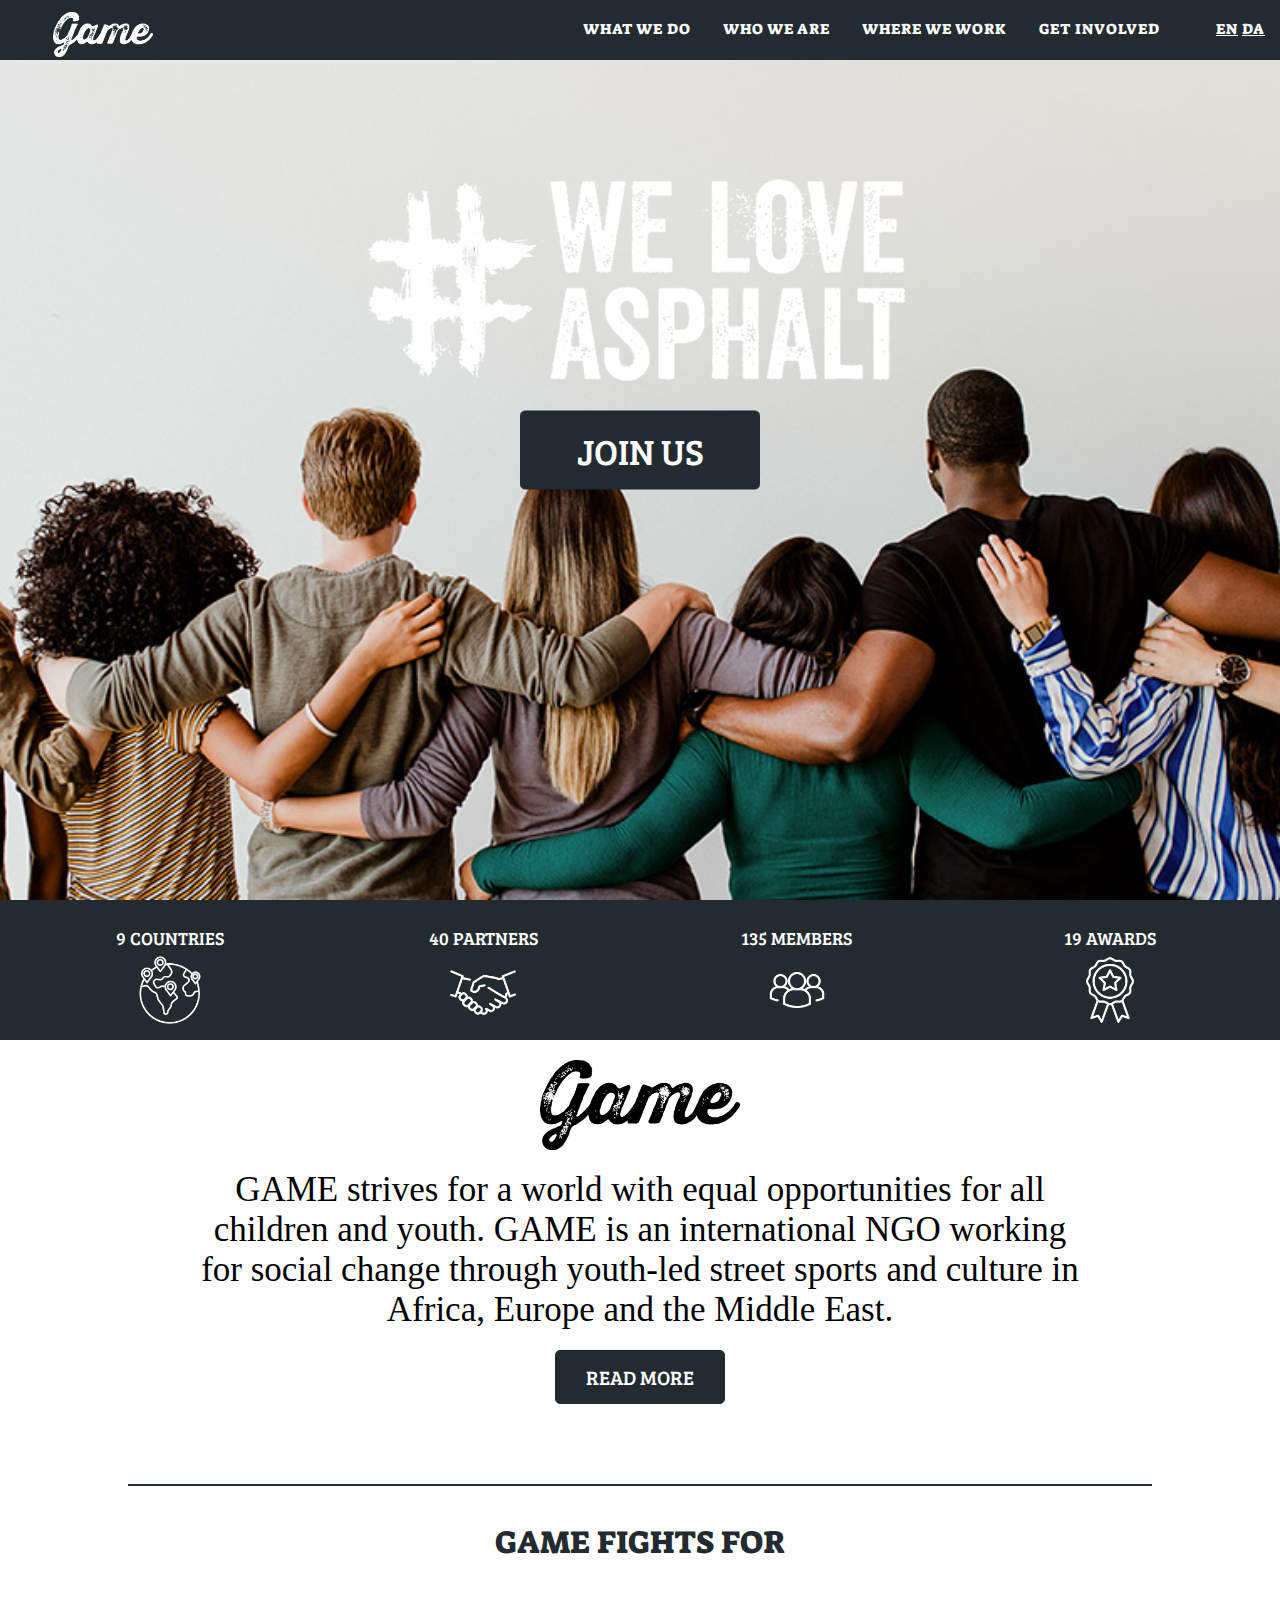
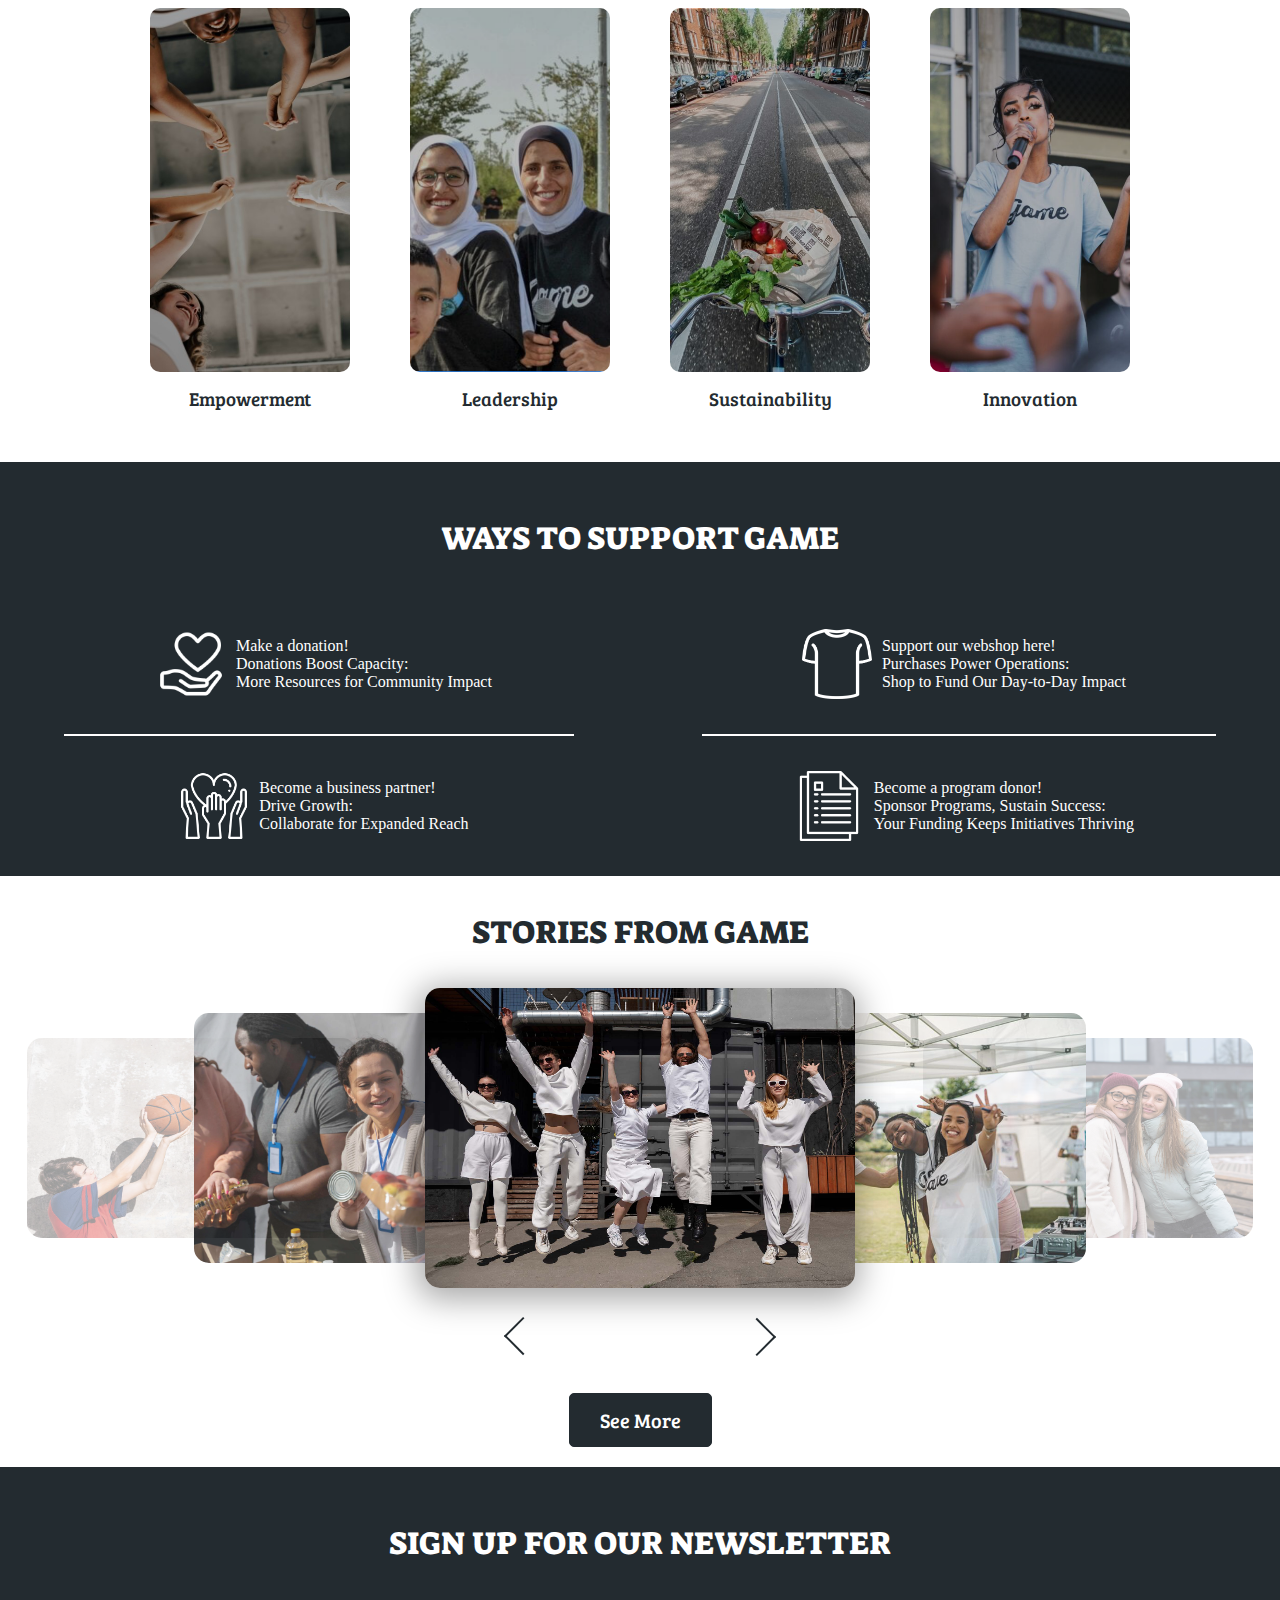
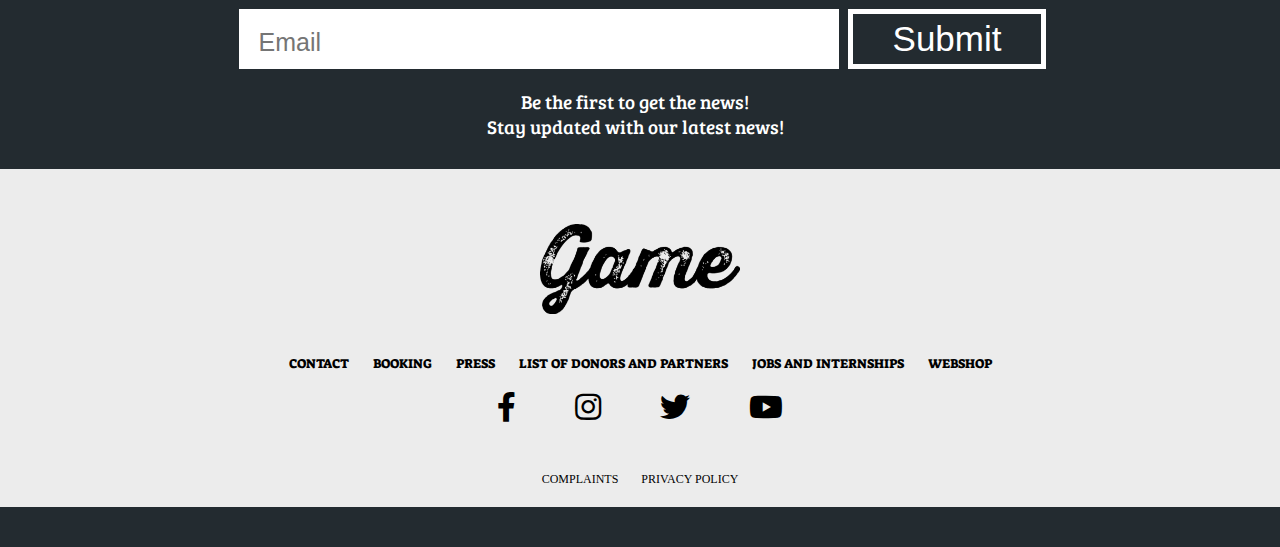
==== index.html @ 804ad612 "updating js" ====
<!DOCTYPE html>
<html lang="en"> <!--SPROG???????????????????-->
<head>
    <meta charset="UTF-8">
    <meta name="viewport" content="width=device-width, initial-scale=1.0">
    <title>Projekt 4</title>
    <link rel="stylesheet" href="https://cdnjs.cloudflare.com/ajax/libs/font-awesome/5.15.4/css/all.min.css">
    <link rel="stylesheet" href="styles.css">
    <script src="javascript/translator.js" defer></script>
    <link href="https://fonts.googleapis.com/css2?family=Suez+One&display=swap" rel="stylesheet">
    <link href="https://fonts.googleapis.com/css2?family=Bree+Serif&family=Suez+One&display=swap" rel="stylesheet">
    <script src="javascript/menu.js" defer></script>
    <script src="javascript/carousel.js" defer></script>
    <script src="javascript/slogan-drop.js" defer></script>
    <script src="javascript/newsletter.js" defer></script>
</head>

<body>
<!--header og menubar-->
<section class="header">
  <header class="navigation-header">
  <nav>
       <div>
          <a href="index.html">
            <img src="./img/logo-white.png" alt="logo-white" class="logo-1">
          </a>
      </div>
    <div class="nav-links" id="navLinks">
      <ul>
      </ul>
      <div id="languageToggle" data-lang="en">
        <button class="CTA3" onclick="toggleLanguage('en')">EN</button>
        <button class="CTA3" onclick="toggleLanguage('da')">DA</button>
    </div>
    </div>
    <div class="hamburger">
      <span id="openHam">&#9776;</span> <!--burger-->
      <span id="closeHam">&#x2716;</span> <!--kryds-->
  </div>
  </nav>
</header>

  <div">
    <a href="get-involved.html" class="CTA" id="joinUs">JOIN US</a>
  </div>
  <div>
    <img src="./img/slogan.png" alt="we-love-asphalt" class="slogan">
  </div>
</section>



<!--sort kasse-->
<div class="container">
    <div class="sort-box">
      <div class="grid">
        <div class="grid-item">
            <p id="globe"> 9 COUNTRIES</p>
            <img src="./img/map-icon-white.png" alt="map-icon-white" class="map-icon-white">
        </div>
        <div class="grid-item">
            <p id="handShake"> 40 PARTNERS</p>
            <img src="./img/partners-icon-white.png" alt="partners-icon-white" class="partners-icon-white">
        </div>
        <div class="grid-item">
            <p id="members"> 135 MEMBERS</p>
            <img src="./img/memebers-icon-white.png" alt="memebers-icon-white" class="memebers-icon-white">
        </div>
        <div class="grid-item">
            <p id="awards"> 19 AWARDS</p>
            <img src="./img/award-white.png" alt="award-white" class="award-white">
        </div>
      </div>
    </div>
  </div>


<!--OM GAME-->
<div class="om-game">
    <div class="content">
        <img src="img/logo-black.png" alt="logo" class="centered-image">
        <p class="centered-text" id="aboutDescription">GAME strives for a world with equal opportunities for all children and youth. GAME is an international NGO working for social change through youth-led street sports and culture in Africa, Europe and the Middle East. 
        </p>
        <a href="#" class="read-more-knap" id="aboutReadMore">READ MORE</a>
      </div>

</div>


<!--seperations-linje-->

<div class="separator-line"></div>


<!--GAME FIGHTS FOR-->
<div class="h1-sort">
    <h1 id="fightForTitle"> GAME FIGHTS FOR</h1>
</div>
<div class="container2">

    <div class="image-wrapper">
      <img src="img/empowerment.jpg" alt="innovation">
       <div class="h3-sort"><h3 id="empowerment"> Empowerment</h3>
      </div>
    </div>
    <div class="image-wrapper">
      <img src="img/leadership.png" alt="leadership">
      <div class="h3-sort"><h3 id="leadership">Leadership</h3>
      </div>
    </div>
    <div class="image-wrapper">
      <img src="img/sustainbility.jpg" alt="Billede 3">
      <div class="h3-sort"><h3 id="sustainability">Sustainability</h3>
      </div>
    </div>
    <div class="image-wrapper">
      <img src="img/innovation.png" alt="Billede 4">
      <div class="h3-sort"><h3 id="innovation">Innovation</h3>
      </div>
    </div>
  </div>


  <!--WAYS TO SUPPORT GAME-->

  <div class="container3">
    <div class="h1-hvid">
    <h1 id="supportGame"> WAYS TO SUPPORT GAME</h1>
    </div>
    <div class="columns">
      <div class="column">
        <div class="box"> 
          <img src="img/donation-icon.png" alt="Donation Icon" class="donation-icon">
          <p id="donation"> Make a donation! <br> Donations Boost Capacity: <br> More Resources for Community Impact</p> 
        </div>
        <hr class="separator">
        <div class="box"> 
          <img src="img/partnership-icon.png" alt="Partnership Icon" class="partnership-icon"> 
          <p id="becomePartner">Become a business partner! <br> Drive Growth: <br> Collaborate for Expanded Reach</p>
        </div>

      </div>
      <div class="column">
        <div class="box"> 
          <img src="img/t-shirt-icon.png" alt="Purchase Icon" class="purchase-icon">
          <p id="supportWebShop">Support our webshop here! <br> Purchases Power Operations: <br> Shop to Fund Our Day-to-Day Impact </p>
        </div>
        <hr class="separator">
        <div class="box"> 
          <img src="img/sponser-icon.png" alt="Sponser Icon" class="sponser-icon">
          <p id="programDonor"> Become a program donor! <br> Sponsor Programs, Sustain Success: <br> Your Funding Keeps Initiatives Thriving</p>
        </div>
      </div>
    </div>
  </div>


<!--STORTIES FROM GAME-->
<div class="h1-sort">
  <h1 id="storiesGame"> STORIES FROM GAME</h1>
</div>

<div class="gallery">
  <div class="gallery-container">
    <img class="gallery-item gallery-item-1" src="img/carousel-basketball.jpg" alt="A child holding a basketball and attempting to throw it into the goal" data-index="1">
    <img class="gallery-item gallery-item-2" src="img/carousel-event.jpg" alt="Donations Event with people gathered" data-index="2">
    <img class="gallery-item gallery-item-3" src="img/carousel-jumping.jpg" alt="a group of young people jumping in the air while all wearing white clothes" data-index="3">
    <img class="gallery-item gallery-item-4" src="img/become-volunteer.jpg" alt="Volunteer helping out" data-index="4">
    <img class="gallery-item gallery-item-5" src="img/carousel-photo.jpg" alt="Close-up photo of a moment" data-index="5">
  </div>
  
 <div class="gallery-controls">
 </div>
 <div class="button-container">  
    <!-- See More button -->
  <button id="moreSee" class="see-more-button">See More</button>
</div>
</div>


<!--Newsletter-->

<div class="nyhedsbrev">
  <div class="h1-hvid">
  <h1 id="signUpNewsletter">SIGN UP FOR OUR NEWSLETTER</h1>
  </div>
  <form id="nyhedsbrevForm">
    <input type="email" id="email" name="email" placeholder="Email" required>
     <input type="submit" class="signupknap"></input>
  </form>
  <div class="news" id="newsContainer">
  </div>


<!--Footer-->
<footer>
  <div class="footer">
      <img src="img/logo-black.png" alt="logo" class="centered-image">
  </div>
  <nav1>
    <ul>
      <li><a href="#" id="contact">CONTACT</a></li>
      <li><a href="#" id="booking">BOOKING</a></li>
      <li><a href="#" id="press">PRESS</a></li>
      <li><a href="#" id="donorsPartners">LIST OF DONORS AND PARTNERS</a></li>
      <li><a href="#" id="jobInternship">JOBS AND INTERNSHIPS</a></li>
      <li><a href="#" id="webShop">WEBSHOP</a></li>
    </ul>
  </nav1>

  <div class="social-icons">
    <a href="#"><i class="fab fa-facebook-f"></i></a>
    <a href="#"><i class="fab fa-instagram"></i></a>
    <a href="#"><i class="fab fa-twitter"></i></a>
    <a href="#"><i class="fab fa-youtube"></i></a>
  </div>

  <div class="footer-text">
    <p>COMPLAINTS <span class="spacer"></span> PRIVACY POLICY</p>
  </div>
</footer>
---- styles.css ----
*, body {
    padding: 0;
    margin: 0;
    box-sizing: border-box;
  }
  
h1{
    font-family: "Suez One", serif;
    font-weight: 400;
    font-style: normal;
}
h3 {
    font-family: "Bree Serif", serif;
    font-weight: 400;
    font-style: normal;
}

.header {
    min-height: 100vh;
    width: 100%;
    background-image:  url(img/forside-banner.jpg);
    background-position: center;
    background-size: cover;
    position: relative;
    background-position-y: 32%; 
}  
.header-bisite {
    min-height: 100vh;
    width: 100%;
    background-image:  url(img/get-involved-banner.png);
    background-position: center;
    background-size: cover;
    position: relative;
    background-position-y: 32%; 
} 
.header-trisite {
    min-height: 100vh;
    width: 100%;
    background-image:  url(img/become-volunteer-banner.jpg);
    background-position: center;
    background-size: cover;
    position: relative;
    background-position-y: 32%; 
} 
.navigation-header {
    background-color: #232B30;;
    padding: 0 15px;
    height: 60px;
    display: flex;
    justify-content: center;
    align-items: center;
    position: relative;
    z-index: 2;
  }
  nav {
    width: 100%;
    display: flex;
    justify-content: space-between;
    align-items: center;
  }
  .nav-links {
    display: flex;
    gap: 40px;
  }

.nav-links ul li{
    list-style: none;
    display: inline-block;
    padding: 8px 16px;
    position: relative;
}

.nav-links ul li a{
    color: white;
    text-decoration: none;
    font-size: 15px; /*--tekst-størrelse-her--*/
    font-family: "Suez One", serif;
    font-weight: 400;
    font-style: normal;
    letter-spacing: 1px;
    
}
.nav-links ul li ::after{
    content:"";
    width: 0;
    height: 2px;
    background: #fff;
    display: block;
    margin: auto;
    transition: 0.5s;
}
.nav-links ul li:hover ::after{
    width: 100%;
}

.CTA{
    display: inline-block;
    text-decoration: none;
    color: white;
    border: 1px solid #232B30;
    padding: 14px 55px;
    font-size: 36px; /*--tekst-størrelse-her--*/
    background: #232B30;
    position: relative;
    cursor: pointer;
    font-family: "Bree Serif", serif;
    font-weight: 400;
    font-style: normal;
    width: 240px;
    color: #fff;
    position: absolute;
    top: 50%;
    left: 50%;
    transform: translate(-50%,-50%);
    text-align: center;
    border-radius: 5px;

}
.CTA:hover{
    border: 1px solid #232B30;
    transition: 1s;
    transform: scale(1.1);
}

.logo-1{
    max-width: 100px;
    height: auto;
    margin-left: 3vw;
    margin-top: 10%;
    
}
.languagebutton{
    margin-left: 20px;
}

.slogan{
    position: relative;
    top: -320px; 
    left: 50%; 
    transform: translateX(-50%);
    width: 100%;  
    max-width: 600px;
    height: auto;
    text-align: center;
    transition: top 3s ease, visibility 0.5s ease;
    z-index: 1;
}

.slogan.visible{
    top: calc(50% + 60px);
    visibility: visible;
}

.hamburger {
    display: none;
    font-size: 20px;
    font-weight: 800;
    color: white;
  }
  
@media only screen and (max-width: 767px) {
    .hamburger {
        display: flex;
        cursor: pointer;
    }
    .hamburger #closeHam {
        display: none;
    }

    .nav-links {
        display: none;
        flex-direction: column;
        align-items: center;
        position: absolute;
        right: 0;
        top: 58px;
        background-color: #232B30;;
        width: 100%;
        height: calc(100vh - 58px);
        padding-top: 60px;
        gap: 10vh;
    }

    .nav-links ul li {
      display: block;
      padding: 10px;
    }

    .nav-links.active .slogan,
    .nav-links.active .CTA {
        display: none;
    }

    .CTA {
        padding: 10px 30px; /* Juster padding for at tilpasse knappen på mindre skærme */
        font-size: 24px; /* Juster fontstørrelsen for at tilpasse knappen på mindre skærme */
        width: auto; /* Ændr bredden til auto for at tillade dynamisk tilpasning */
    }
}
  

/*--sort-kasse--*/
.container {
    width: 100%;
    height: 140px;
    overflow:hidden;
}
  
.sort-box {
    background-color: #232B30;
    height: 100%;
    justify-content: center;
    align-items: center;
}
  
.grid {
    display: grid;
    grid-template-columns: repeat(4, 1fr);
    grid-gap: 2%; 
    padding: 2% 2%;
}

.grid-item {
    color: #fff;
    text-align: center;
    font-family: "Bree Serif", serif;
    font-weight: 400;
    font-style: normal;
    font-size: 18px;
}

.map-icon-white{
    width: 50%;
    max-width: 70px;
    height: auto;
    margin-top: 2%;
}

.partners-icon-white{
    width: 50%;
    max-width: 70px;
    height: auto;
    margin-top: 2%;
}

.memebers-icon-white{
    width: 50%;
    max-width: 70px;
    height: auto;
    margin-top: 2%;
}

.award-white{
    width: 50%;
    height: auto;
    max-width: 70px;
    margin-top: 2%;
}



/*--om game--*/
.om-game {
    width: 100%;
    display: flex;
    justify-content: center;
    align-items: flex-start;
    height: 100%;
}

.content {
    text-align: center;
    width: 70%;
}

.centered-image {
    width: 200px;
    display: block;
    margin: 20px auto 20px; 
}

.centered-text {
    justify-content: center;
    align-items: center;
    text-align: center;
    margin-bottom: 20px;
    font-size: 35px;
}

.read-more-knap {
    display: inline-block;
    text-decoration: none;
    color: white;
    border: 1px solid #232B30;
    padding: 12px 30px; /* Justeret padding for mindre skærme */
    font-size: 20px; /* Justeret tekststørrelse for mindre skærme */
    background: #232B30;
    position: relative;
    cursor: pointer;
    font-family: "Bree Serif", serif;
    font-weight: 400;
    font-style: normal;
    border-radius: 5px;
}

.read-more-knap:hover {
    border: 1px solid #232B30;
    transition: 1s;
    transform: scale(1.1);
}



/*--seperations-linje--*/
.separator-line {
    border-top: 2px solid #232B30;
    width: 80%;
    margin: 80px auto; 
    margin-bottom: 0;
}


@media screen and (max-width: 768px) {
    .content {
        width: 80%; 
    }
}


@media screen and (max-width: 480px) {
    .content {
        width: 90%; 
    }

    .centered-text {
        font-size: 28px; 
        margin-bottom: 15px; 
    }

    .read-more-knap {
        padding: 10px 25px; 
        font-size: 18px; 
    }

    .separator-line {
        margin: 50px auto; 
    }
}

/*--GAME FIGHTS FOR--*/

.h1-sort {
    text-align: center;
    margin-top: 35px;
    margin-bottom: 35px;
}

.h1-sort h1 {
    color: #232B30;
}

.h3-sort h3 {
    color: #232B30;
}

.container2 {
    display: flex;
    flex-wrap: wrap;
    justify-content: center;
    margin-left: 10px; 
    margin-right: 10px; 
    margin-bottom: 45px;
    padding-bottom: 35px;
}

.image-wrapper {
    width: calc(50% - 20px);
    max-width: 200px; 
    height: auto;
    border-radius: 10px;
    margin: 10px;
    position: relative;
    margin-left: 30px;
    margin-right: 30px;
}

.image-wrapper a {
    text-decoration: none;
    color: inherit;
    width: 100%;
    height: 100%;
    overflow: hidden;
}

.image-wrapper img {
    width: 100%;
    height: 100%;
    object-fit: cover;
    top: 0;
    left: 0;
    border-radius: 10px;
}

.image-wrapper h3 {
    margin-top: 10px;
    text-align: center; 
}


@media only screen and (max-width: 500px) {
    .container2 {
        margin-left: 5px; 
        margin-right: 5px; 
    }

    .image-wrapper {
        width: calc(50% - 10px); 
        max-width: 150px; 
        margin: 5px; 
    }

    /* Juster margener for at skabe en større afstand mellem de to grupper af billeder */
    .image-wrapper:nth-child(3),
    .image-wrapper:nth-child(4) {
        margin-top: 70px;
    }
}




/*--Ways to support GAME--*/

.container3 {
    background-color: #232B30;
    text-align: center;
    padding-top: 20px;
}
.h1-hvid{
    text-align: center; 
    margin-top: 35px; 
    margin-bottom: 35px;
}
  .h1-hvid h1{
      color: #fff;
}
  
.columns {
    display: flex;
    justify-content: center; 
}
  
.column {
    flex-grow: 1; 
    display: flex;
    flex-direction: column;
}
  
.box {
    flex-grow: 1; 
    height: 100px;
    color: #fff;
    margin: 20px;
    text-align: left;
    display: flex;
    align-items: center;
    justify-content: center;
}
  
.separator {
    margin: 0 auto;
    border: none;
    width: 80%;
    border-top: 2px solid white;
}

.donation-icon, .partnership-icon, .purchase-icon, .sponser-icon  {
    width: 70px;
    height: 70px;
    margin-right: 10px;
    margin-left: 10px;
}




/*--STORIES FROM GAME--*/
.gallery {
    width: 100%;
}

.gallery-container{
    align-items: center;
    display: flex;
    height: 300px;
    margin: 0 auto;
    max-width: 100%;
    position: relative;
}
.gallery-item {
    height: 200px;
    opacity: 0;
    position: absolute;
    transition: all 0.3s ease-in-out;
    width: 330px;
    z-index: 0;
    border-radius: 15px;
    background-size: contain;
}

.gallery-item-1 {
    left: 15%;
    opacity: .4;
    transform: translateX(-50%);
}

.gallery-item-2, .gallery-item-4{
    height: 250px;
    opacity: 0.8;
    width: 380px;
    z-index: 1;
}
.gallery-item-2 {
    left: 30%;
    transform: translateX(-50%);
}

.gallery-item-3 {
    box-shadow: -2px 5px 33px 6px rgba(0, 0, 0, 0.35);
    height: 300px;
    opacity: 1;
    left: 50%;
    transform: translateX(-50%);
    width: 430px;
    z-index: 2;
}

.gallery-item-4 {
    left: 70%;
    transform: translateX(-50%);
}

.gallery-item-5 {
    left: 85%;
    opacity: .4;
    transform: translateX(-50%);
}
.gallery-controls {
    display: flex;
    justify-content: center;
    margin: 0 0;
    height: 100px;
}

.gallery-controls button {
    background-color: transparent;
    border: 0;
    cursor: pointer;
    font-size: 30px;
    margin: 0 100px;
    padding: 0 5px;
    text-transform: capitalize;
    font-family:"Bree Serif", serif;
    font-weight: 100;
}
.gallery-controls-button:focus {
    outline: none;
}

.gallery-controls-previous {
    position: relative;
}

.gallery-controls-previous::before {
    border: solid #232B30;
    border-width: 0 2px 2px 0;
    content: '';
    display: inline-block;
    height: 5px;
    left: -30px;
    padding: 10px;
    position: absolute;
    top: 25%;
    transform: rotate(135deg) translateY(-50%);
    transition: left 0.15s ease-in-out;
    width: 5px;
}
.gallery-controls-previous:hover::before{
    left: -40px;
}

.gallery-controls-next {
    position: relative;
}

.gallery-controls-next::before {
    border: solid #232B30;
    border-width: 0 2px 2px 0;
    content: '';
    display: inline-block;
    height: 5px;
    padding: 10px;
    position: absolute;
    right: -30px;
    top: 45%;
    transform: rotate(-45deg) translateY(-50%);
    transition: right 0.15s ease-in-out;
    width: 5px;
}
.gallery-controls-next:hover::before {
    right: -40px;
}

.gallery-nav{
    bottom: -15px;
    display: flex;
    justify-content: center;
    list-style: none;
    padding: 0;
    position: absolute;
    width: 100%;
}

.gallery-nav li{
    background: #ccc;
    border-radius: 50%;
    height: 10px;
    margin: 0 16px;
    width: 10px;
}
.gallery-nav li.gallery-item-selected{
    background: #555;
}
.button-container {
    display: flex;
    justify-content: center; 
    align-items: center; 
    width: 100%; 
    margin-top: 5px; 
    margin-bottom: 20px;
}
.see-more-button {
    display: inline-block;
    text-decoration: none;
    color: white;
    border: 1px solid #232B30;
    padding: 12px 30px; /* Justeret padding for mindre skærme */
    font-size: 20px; /* Justeret tekststørrelse for mindre skærme */
    background: #232B30;
    position: relative;
    cursor: pointer;
    font-family: "Bree Serif", serif;
    font-weight: 400;
    font-style: normal;
    border-radius: 5px;
}

.see-more-button:hover {
    border: 1px solid #232B30;
    transition: 1s;
    transform: scale(1.1);
}









/*---Video---*/
.video-box {
    position: relative; 
    width: 100%;
    height: 100%; 
    background-color: #232B30;
    display: flex;
    flex-direction: column;
    justify-content: center; 
    align-items: center; 
  }
  
.text1{
    width: 50%;
    color: #fff;
    padding: 35px 0;
    justify-content: center;
    text-align: center;

}
  
  video {
    max-width: 100%; 
    max-height: 80%; 
    margin-bottom: 50px;
}



/*--newsletter--*/

.nyhedsbrev {
    text-align: center;
    background-color:#232B30;
    border: 30px;
    padding-top: 20px;
    padding-bottom: 40px;
   
}
.news{
    color: #fff;
    margin-bottom: 30px;
    margin-top: 20px;
    margin-right: 10px;
} 

input[type="email"] {
    margin-top: 0px;
    padding: 20px;
    padding-top: 19px;
    padding-left: 20px;
    padding-right: 50px;
    padding-bottom: 12px;
    font-size: 25px;
    text-align: left;
    border: none;
    width: 600px;
}

.signupknap {
    margin-left: 10px;
    margin-top: 15px;
    margin-bottom: 1px;
    padding: 10px;
    padding-left: 40px;
    padding-top: 5px;
    padding-right: 40px;
    padding-bottom: 5px;
    font-size: 35px;
    background-color: #232B30;
    color: white;
    box-shadow: 0 0 0 5px white;
    border: none;
}

.signupknap:hover {
    transition: 1s;
    transform: scale(1.1);
    
}



/*--footer--*/

footer {
    text-align: center;
    background-color: #ECECEC;
    padding-top: 35px;
}
  
nav1 ul {
    list-style: none;
    padding-top: 20px;
    margin: 0;
}
  
nav1 ul li {
    display: inline-block;
}
  
nav1 ul li:not(:last-child) {
    margin-right: 20px; 
}
  
nav1 ul li a {
    text-decoration: none;
    color: #000; 
    font-family: "Suez One", serif;
    font-weight: 400;
    font-style: normal;
    font-size: 13px;
    
}

.social-icons {
    margin-top: 20px; /* Adjust margin as needed */
}
  
.social-icons a {
    display: inline-block;
    margin-right: 55px;
    color: #000; 
}

.social-icons a i {
    color: #000; 
    font-size: 30px;
}

  
.social-icons a:last-child {
    margin-right: 0;
}


.footer-text {
    text-align: center;
    margin-top: 50px;
    padding-bottom: 20px; 
  }
  
  .footer-text p {
    margin: 0;
    font-size: 12px; /* Juster skriftstørrelsen som nødvendigt */
  }
  
  .spacer {
    margin-right: 20px; /* Juster margenen mellem ordene som nødvendigt */
  }
  
/*--get involved page--*/
.billede-container {
    display: flex;
    justify-content: center;
    padding-bottom: 35px;  
    margin: 55px 90px;
}
.billede-container2 {
    display: flex;
    justify-content: center;
    padding-bottom: 35px;
    margin: 55px 230px;
}

/*For Danish Text Translations*/
#navTitle1, #navTitle2, #navTitle3, #navTitle4 {
color: white;
display: block;
visibility: visible;
opacity: 1;
}

.CTA3 {
    color: white;
    text-decoration: underline;
    font-size: 15px; /*--tekst-størrelse-her--*/
    font-family: "Suez One", serif;
    font-weight: 400;
    font-style: normal;
    margin-top: 8px;
    letter-spacing: 1px;
    background-color: transparent;
    border: none;
}
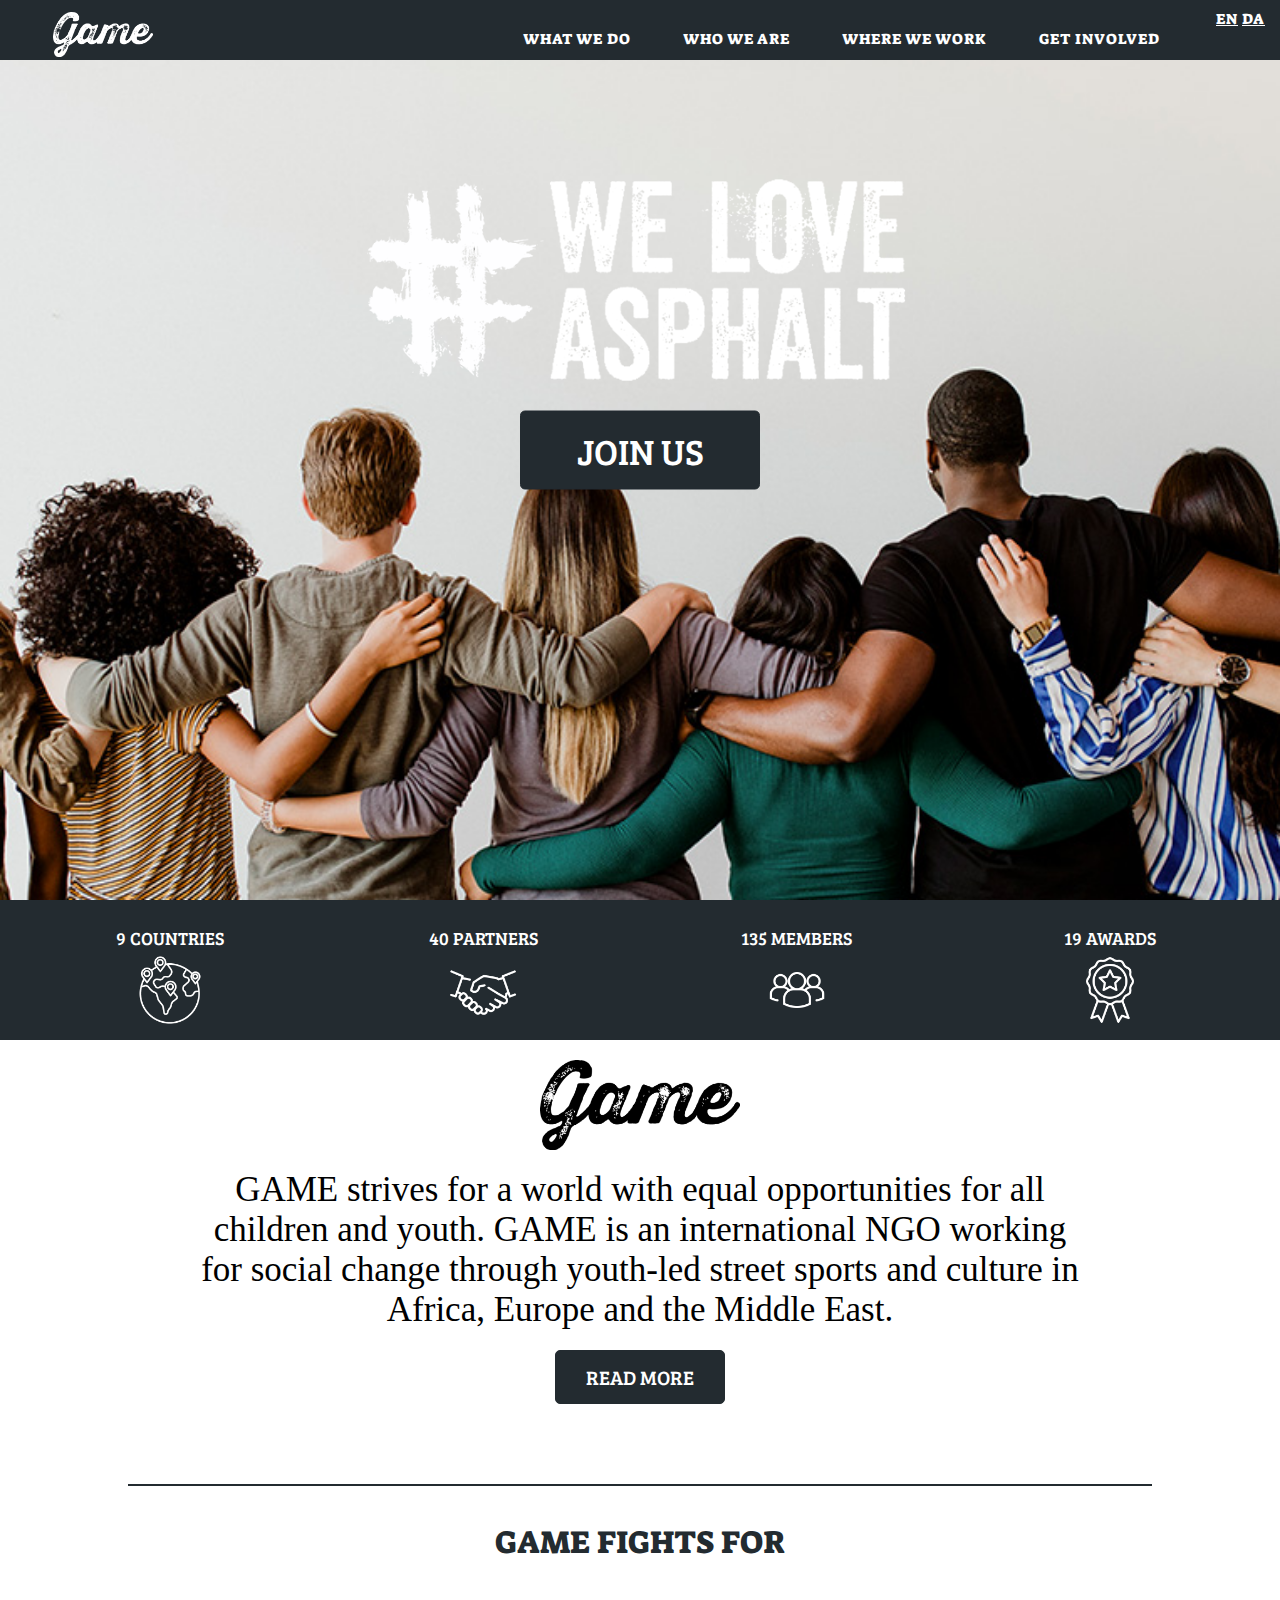
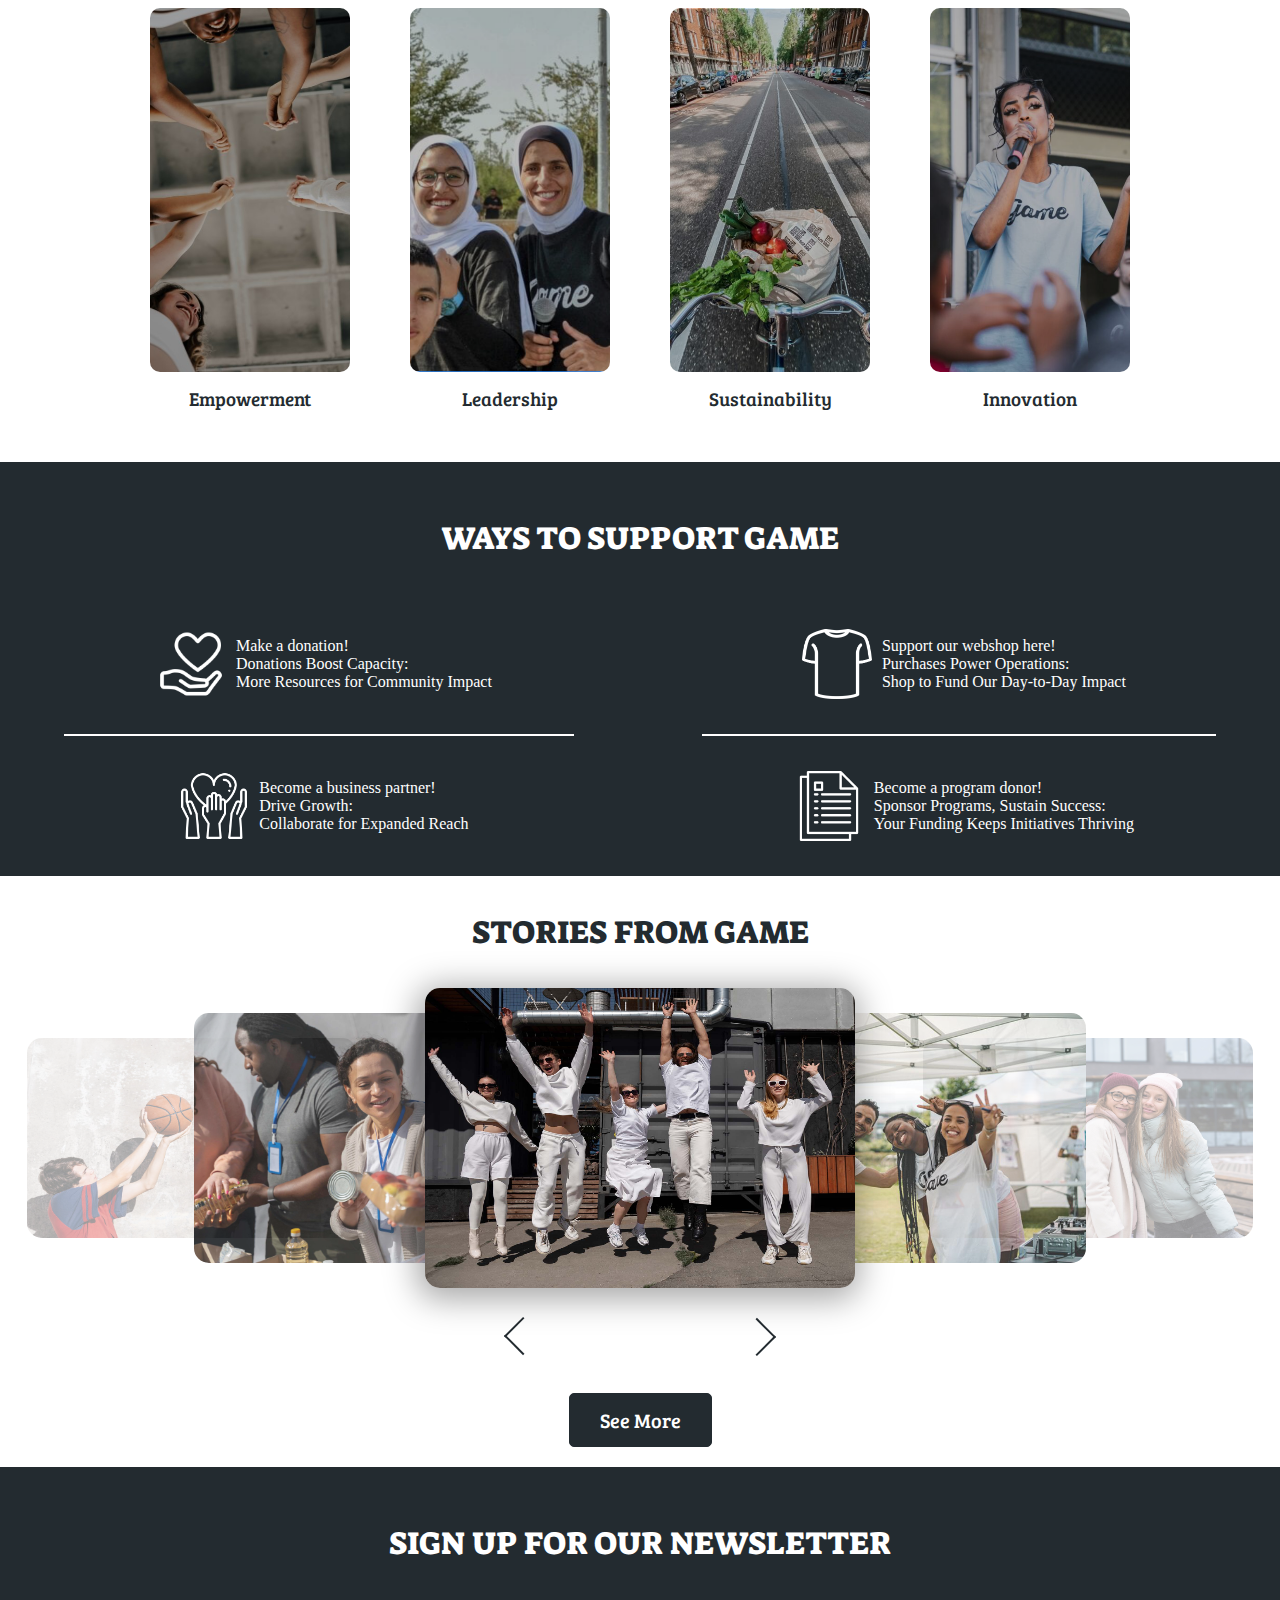
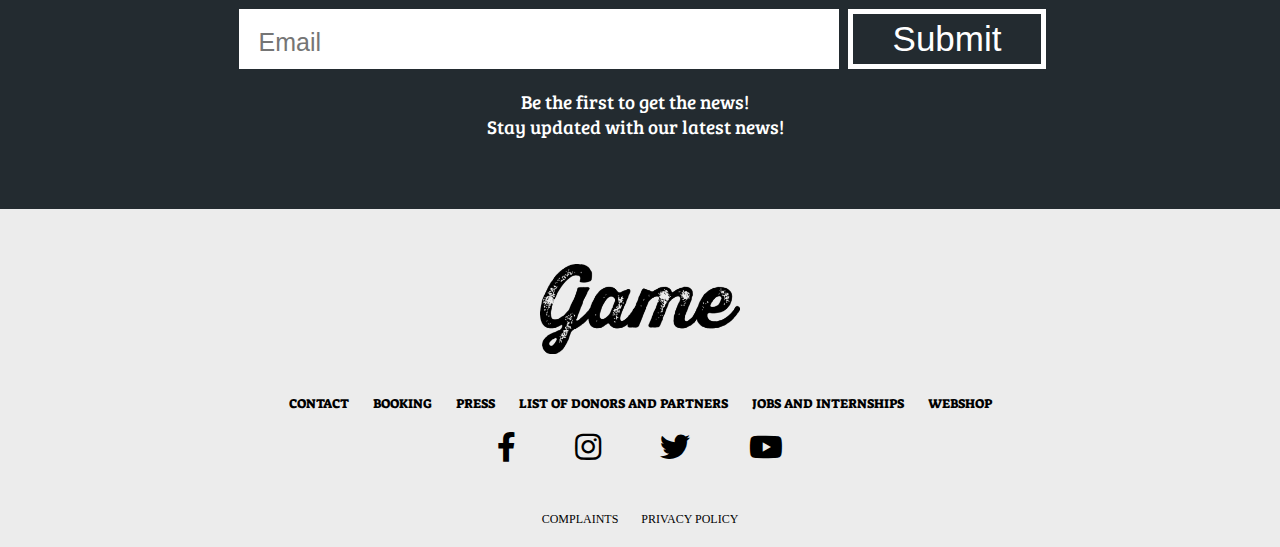
==== commit 58cc856e: "Error tjek" ====
--- a/index.html
+++ b/index.html
@@ -38,14 +38,16 @@
       <span id="closeHam">&#x2716;</span> <!--kryds-->
   </div>
   </nav>
-</header>
-
-  <div">
+  </header>
+
+  <div>
     <a href="get-involved.html" class="CTA" id="joinUs">JOIN US</a>
   </div>
+
   <div>
     <img src="./img/slogan.png" alt="we-love-asphalt" class="slogan">
   </div>
+
 </section>
 
 
@@ -182,22 +184,23 @@
 
 <div class="nyhedsbrev">
   <div class="h1-hvid">
-  <h1 id="signUpNewsletter">SIGN UP FOR OUR NEWSLETTER</h1>
+    <h1 id="signUpNewsletter">SIGN UP FOR OUR NEWSLETTER</h1>
   </div>
   <form id="nyhedsbrevForm">
-    <input type="email" id="email" name="email" placeholder="Email" required>
-     <input type="submit" class="signupknap"></input>
+    <input type="email" id="email" name="email" placeholder="Email" required autocomplete="email">
+    <input type="submit" class="signupknap">
   </form>
   <div class="news" id="newsContainer">
   </div>
-
+</div>
 
 <!--Footer-->
 <footer>
   <div class="footer">
       <img src="img/logo-black.png" alt="logo" class="centered-image">
   </div>
-  <nav1>
+
+  
     <ul>
       <li><a href="#" id="contact">CONTACT</a></li>
       <li><a href="#" id="booking">BOOKING</a></li>
@@ -206,7 +209,7 @@
       <li><a href="#" id="jobInternship">JOBS AND INTERNSHIPS</a></li>
       <li><a href="#" id="webShop">WEBSHOP</a></li>
     </ul>
-  </nav1>
+ 
 
   <div class="social-icons">
     <a href="#"><i class="fab fa-facebook-f"></i></a>
@@ -214,9 +217,9 @@
     <a href="#"><i class="fab fa-twitter"></i></a>
     <a href="#"><i class="fab fa-youtube"></i></a>
   </div>
-
+ 
   <div class="footer-text">
     <p>COMPLAINTS <span class="spacer"></span> PRIVACY POLICY</p>
   </div>
-</footer>
-
+
+</footer>--- a/styles.css
+++ b/styles.css
@@ -118,8 +118,8 @@
 }
 .CTA:hover{
     border: 1px solid #232B30;
-    transition: 1s;
-    transform: scale(1.1);
+    transition: transform 1s;
+    transform: translate(-50%,-50%) scale(1.1);
 }
 
 .logo-1{
@@ -706,6 +706,7 @@
     border: 30px;
     padding-top: 20px;
     padding-bottom: 40px;
+
    
 }
 .news{
@@ -760,21 +761,21 @@
     padding-top: 35px;
 }
   
-nav1 ul {
+ ul {
     list-style: none;
     padding-top: 20px;
     margin: 0;
 }
   
-nav1 ul li {
+ ul li {
     display: inline-block;
 }
   
-nav1 ul li:not(:last-child) {
+ ul li:not(:last-child) {
     margin-right: 20px; 
 }
   
-nav1 ul li a {
+ ul li a {
     text-decoration: none;
     color: #000; 
     font-family: "Suez One", serif;
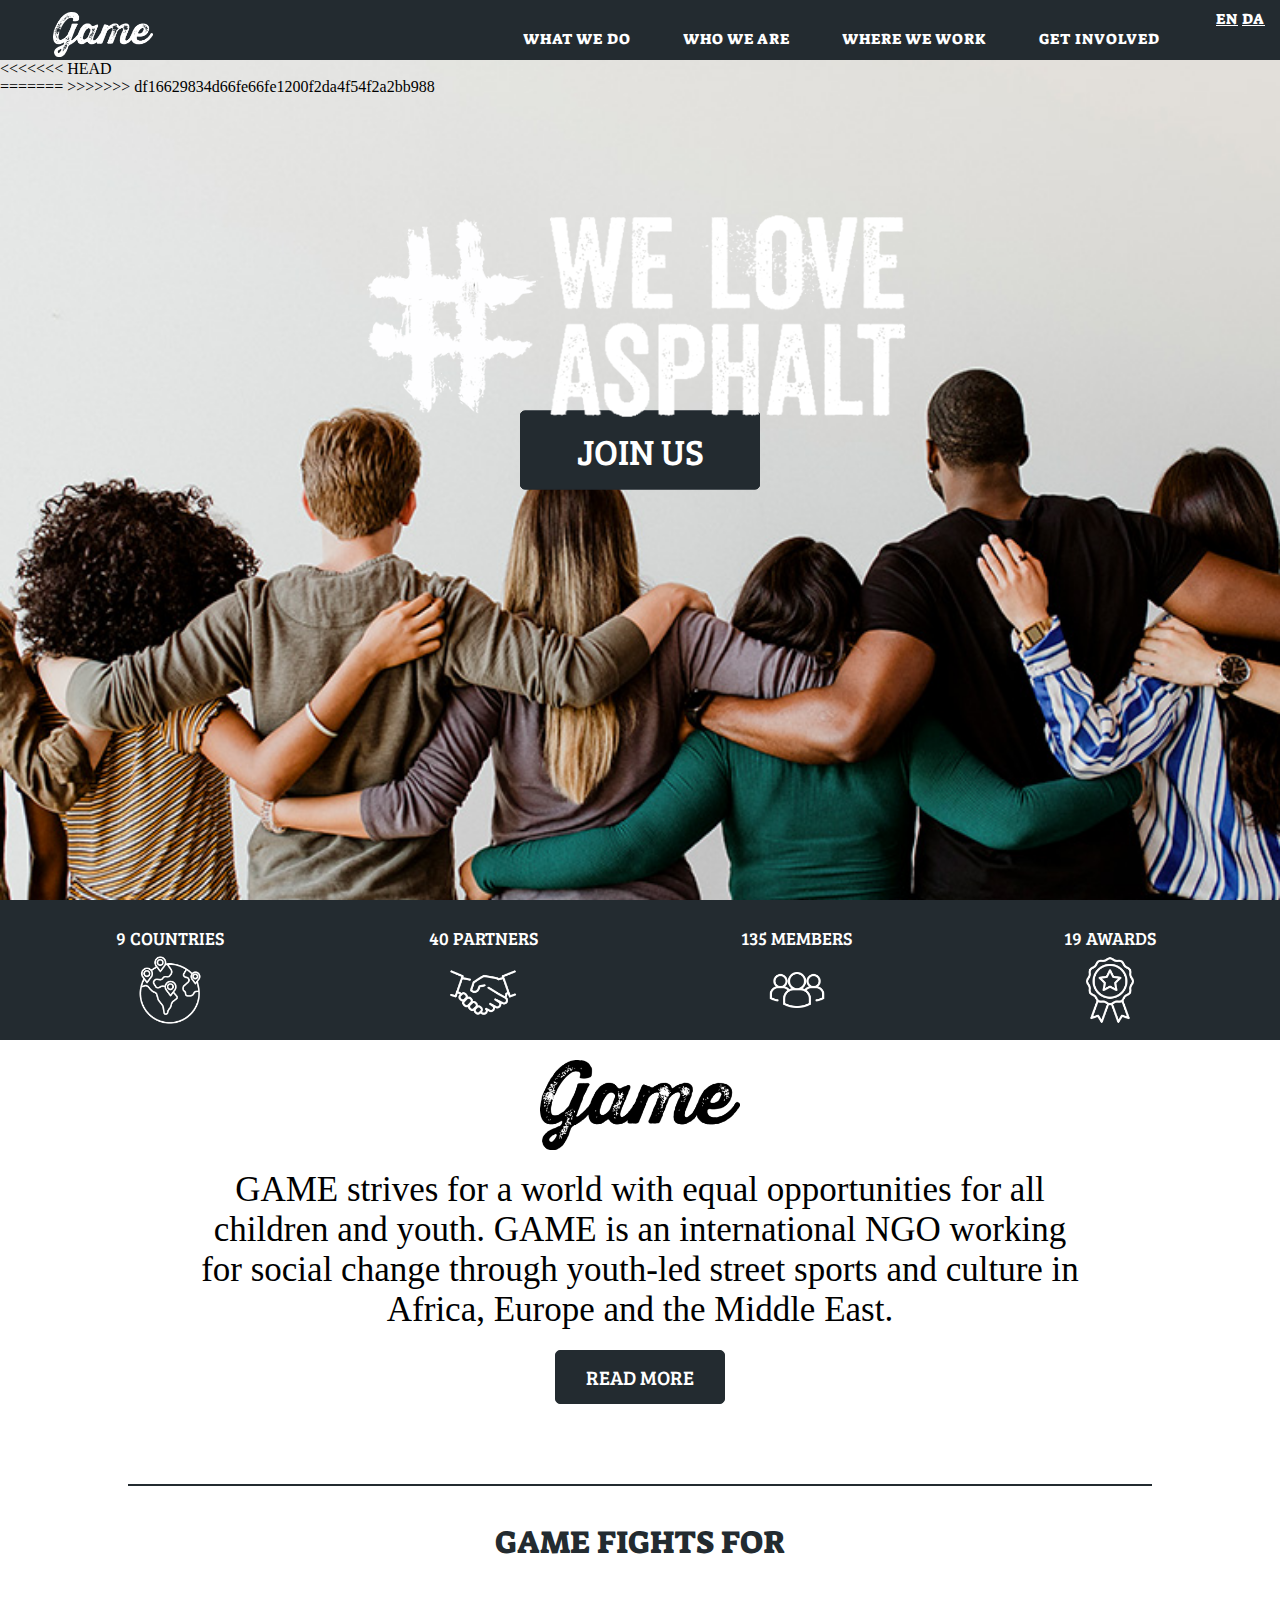
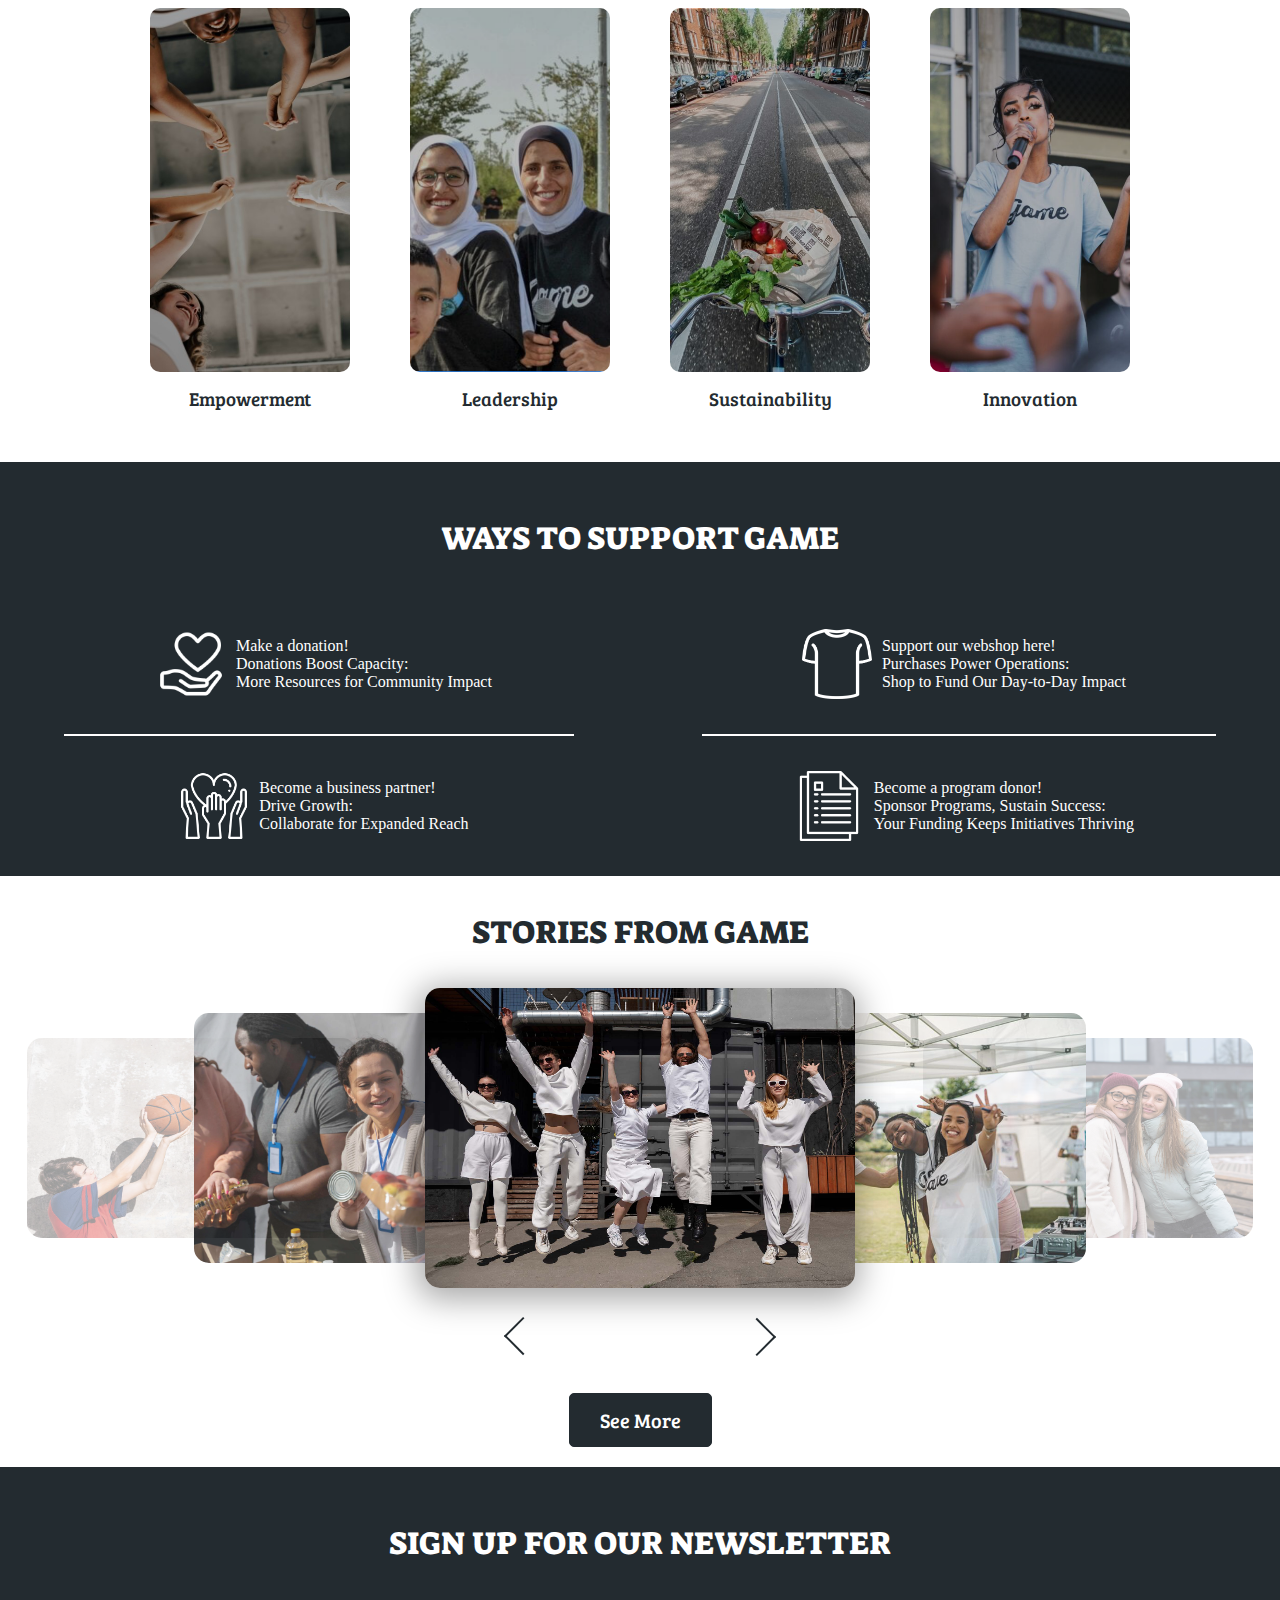
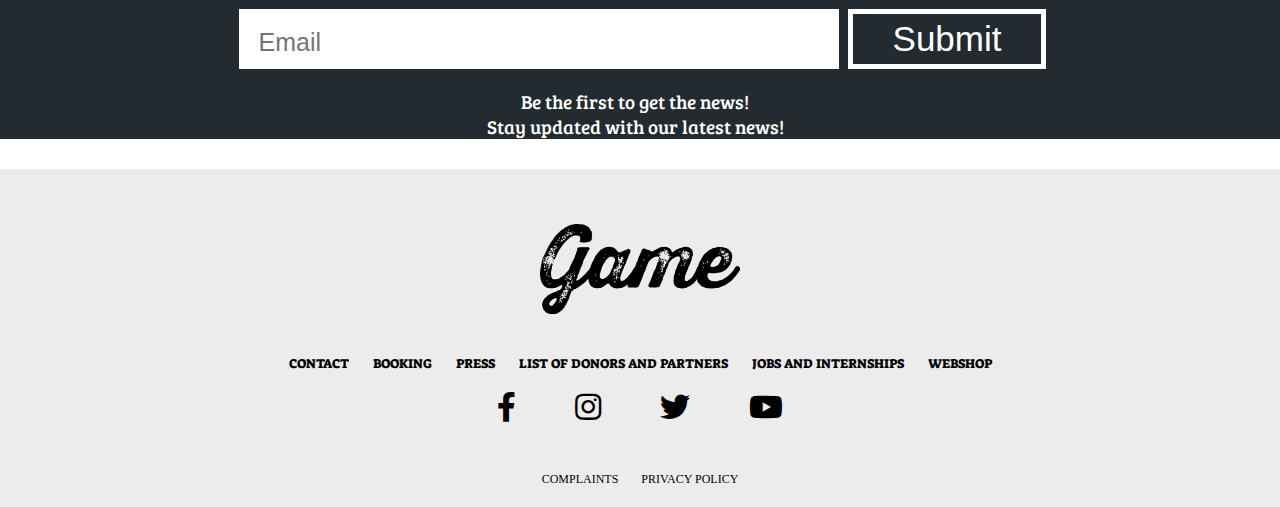
==== commit 038bf90d: "error" ====
--- a/index.html
+++ b/index.html
@@ -40,8 +40,13 @@
   </nav>
   </header>
 
+<<<<<<< HEAD
   <div>
     <a href="get-involved.html" class="CTA" id="joinUs">JOIN US</a>
+=======
+  <div">
+    <a href="#" class="CTA" id="joinUs">JOIN US</a>
+>>>>>>> df16629834d66fe66fe1200f2da4f54f2a2bb988
   </div>
 
   <div>
--- a/styles.css
+++ b/styles.css
@@ -705,8 +705,12 @@
     background-color:#232B30;
     border: 30px;
     padding-top: 20px;
+<<<<<<< HEAD
     padding-bottom: 40px;
 
+=======
+    
+>>>>>>> df16629834d66fe66fe1200f2da4f54f2a2bb988
    
 }
 .news{
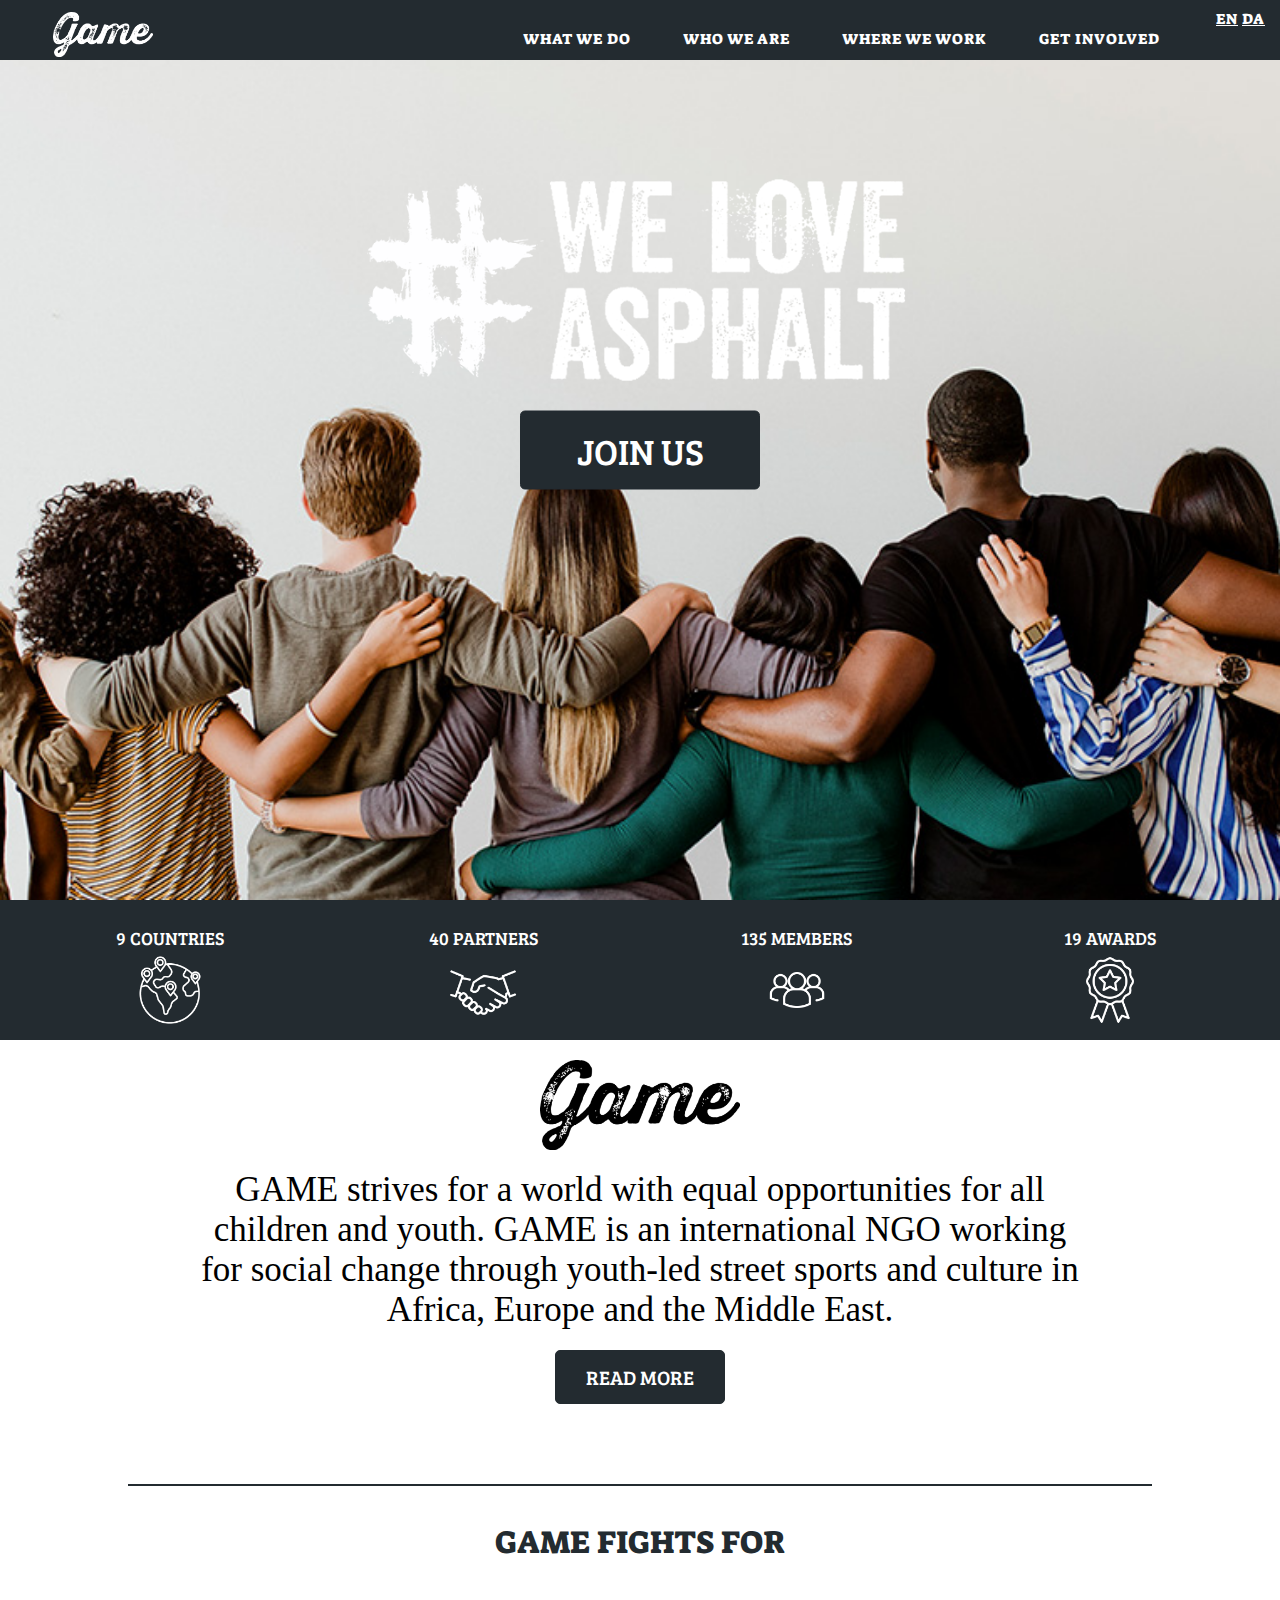
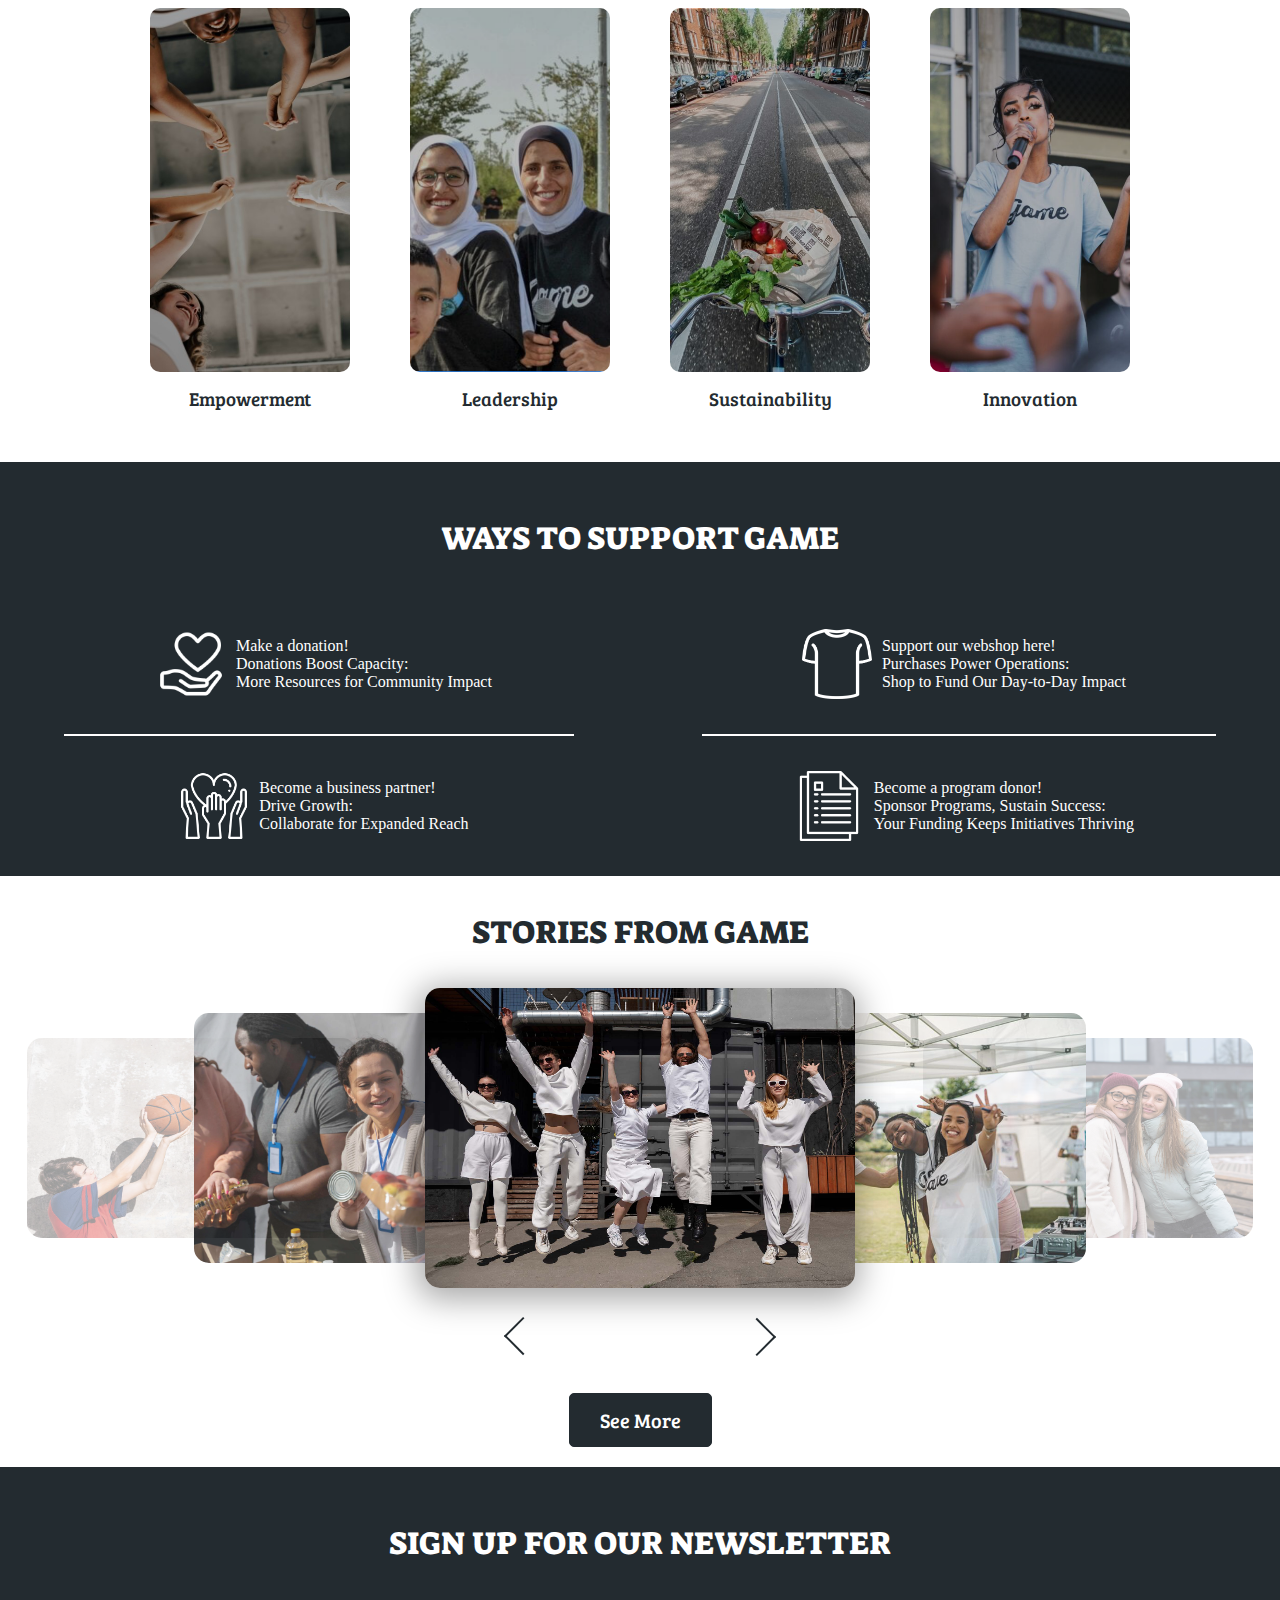
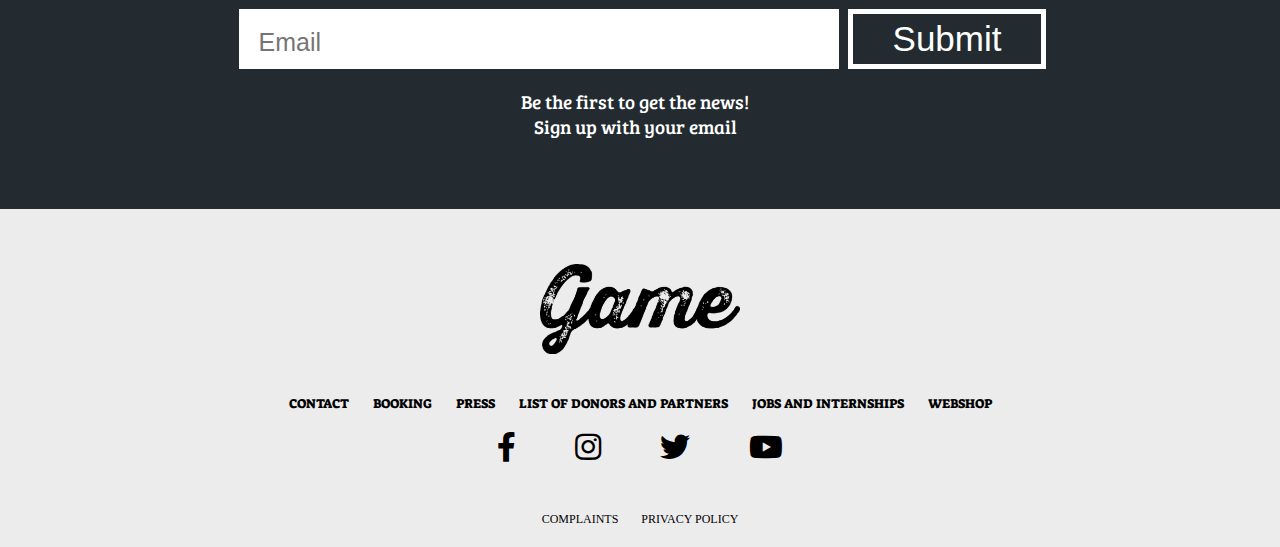
==== commit c37fa49c: "error tjek" ====
--- a/index.html
+++ b/index.html
@@ -1,5 +1,5 @@
 <!DOCTYPE html>
-<html lang="en"> <!--SPROG???????????????????-->
+<html lang="en"> 
 <head>
     <meta charset="UTF-8">
     <meta name="viewport" content="width=device-width, initial-scale=1.0">
@@ -40,13 +40,8 @@
   </nav>
   </header>
 
-<<<<<<< HEAD
   <div>
-    <a href="get-involved.html" class="CTA" id="joinUs">JOIN US</a>
-=======
-  <div">
     <a href="#" class="CTA" id="joinUs">JOIN US</a>
->>>>>>> df16629834d66fe66fe1200f2da4f54f2a2bb988
   </div>
 
   <div>
--- a/styles.css
+++ b/styles.css
@@ -705,12 +705,8 @@
     background-color:#232B30;
     border: 30px;
     padding-top: 20px;
-<<<<<<< HEAD
     padding-bottom: 40px;
 
-=======
-    
->>>>>>> df16629834d66fe66fe1200f2da4f54f2a2bb988
    
 }
 .news{
